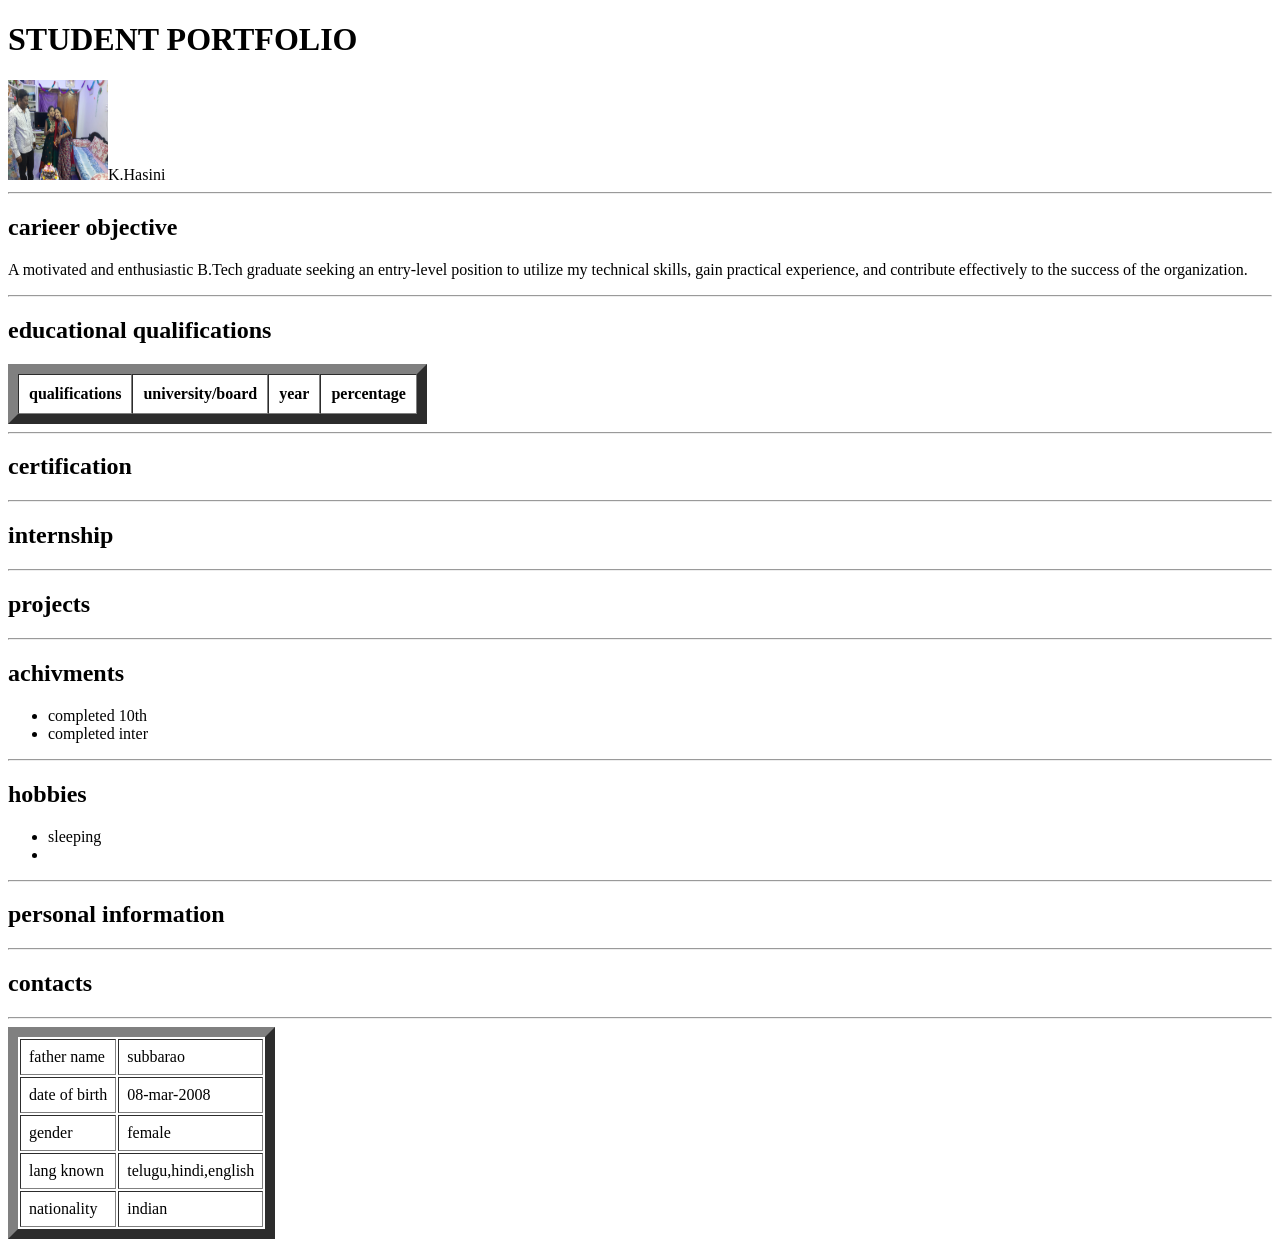
==== index.html @ 291dbb36 "first project commit" ====
<!DOCTYPE html>
<html>
    <head>
         <title>student portfolis</title>
    </head>
    <body>
        <h1>STUDENT PORTFOLIO</h1>

        <img src="images/ha.haas.jpg" alt="photo" width="100" height="100"
        
        <hr2>K.Hasini</hr2>
        <hr>
        <h2>carieer objective </h2>
        <p> A motivated and enthusiastic B.Tech graduate seeking an entry-level position to utilize my technical skills, gain practical experience, and contribute effectively to the success of the organization. </p>
        <hr>
        <h2>educational qualifications</h2>
        <table border="10"  cellpadding="10" cellspacing="0"> 
            <tr bgcolour="lightblue"> 
                <th>qualifications</th>

                <Th>university/board</Th>

                <th>year</th>

                <Th>percentage</Th>
            </tr>
        </table>
        <hr>
        <h2>certification</h2>

        <hr>
        <h2>internship</h2>
        <hr>
        <h2>projects</h2>
        <hr>
        <h2>achivments</h2>
        <ul>
            <li>completed 10th</li>
            <li>completed inter</li>
        </ul>
        <hr>
        <h2>hobbies</h2>
        <ul>
            <li>sleeping</li>
            <li></li>
        </ul>
        <hr>
        <h2>personal information</h2>
        <table border="10" cellpadding="8"
        <tr>
            <td>father name</td>
            <td>subbarao</td>
        </tr>
        <tr>
            <td>date of birth</td>
            <td>08-mar-2008</td>
        </tr>
        <tr>
            <td>gender</td>
            <td>female</td>
        </tr>
        <tr>
            <td>lang known</td>
            <td>telugu,hindi,english</td>
        </tr>
        <tr> 
            <td>nationality</td>
            <td>indian</td>
        </tr>
        <hr>
        <h2>contacts</h2>
        <hr>
    </body>
</html>
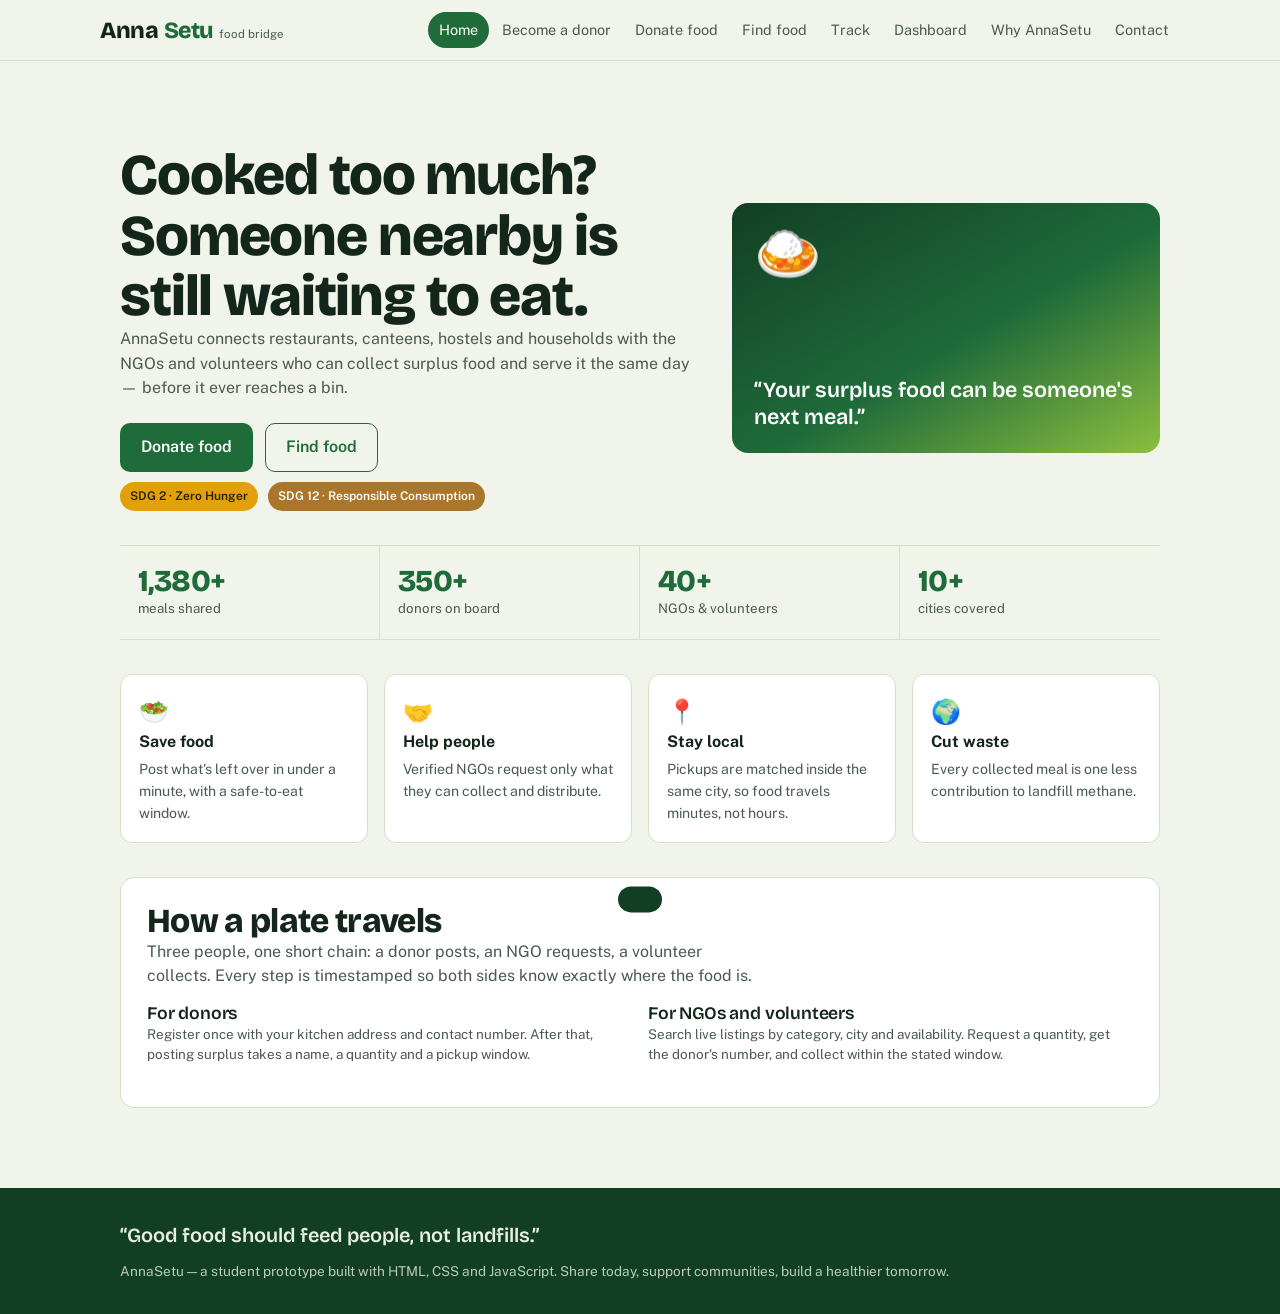
==== commit c2a4adbb: "Add files via upload" ====
--- a/index.html
+++ b/index.html
@@ -1,74 +1,297 @@
-<!DOCTYPE html>
-<html>
-    <head>
-         <title>student portfolis</title>
-    </head>
-    <body>
-        <h1>STUDENT PORTFOLIO</h1>
-
-        <img src="images/ha.haas.jpg" alt="photo" width="100" height="100"
-        
-        <hr2>K.Hasini</hr2>
-        <hr>
-        <h2>carieer objective </h2>
-        <p> A motivated and enthusiastic B.Tech graduate seeking an entry-level position to utilize my technical skills, gain practical experience, and contribute effectively to the success of the organization. </p>
-        <hr>
-        <h2>educational qualifications</h2>
-        <table border="10"  cellpadding="10" cellspacing="0"> 
-            <tr bgcolour="lightblue"> 
-                <th>qualifications</th>
-
-                <Th>university/board</Th>
-
-                <th>year</th>
-
-                <Th>percentage</Th>
-            </tr>
-        </table>
-        <hr>
-        <h2>certification</h2>
-
-        <hr>
-        <h2>internship</h2>
-        <hr>
-        <h2>projects</h2>
-        <hr>
-        <h2>achivments</h2>
-        <ul>
-            <li>completed 10th</li>
-            <li>completed inter</li>
-        </ul>
-        <hr>
-        <h2>hobbies</h2>
-        <ul>
-            <li>sleeping</li>
-            <li></li>
-        </ul>
-        <hr>
-        <h2>personal information</h2>
-        <table border="10" cellpadding="8"
-        <tr>
-            <td>father name</td>
-            <td>subbarao</td>
-        </tr>
-        <tr>
-            <td>date of birth</td>
-            <td>08-mar-2008</td>
-        </tr>
-        <tr>
-            <td>gender</td>
-            <td>female</td>
-        </tr>
-        <tr>
-            <td>lang known</td>
-            <td>telugu,hindi,english</td>
-        </tr>
-        <tr> 
-            <td>nationality</td>
-            <td>indian</td>
-        </tr>
-        <hr>
-        <h2>contacts</h2>
-        <hr>
-    </body>
-</html>+<!DOCTYPE html>
+<html lang="en">
+<head>
+<meta charset="utf-8">
+<meta name="viewport" content="width=device-width, initial-scale=1">
+<title>AnnaSetu — a bridge from surplus food to a full plate</title>
+<link rel="preconnect" href="https://fonts.googleapis.com">
+<link rel="preconnect" href="https://fonts.gstatic.com" crossorigin>
+<link href="https://fonts.googleapis.com/css2?family=Bricolage+Grotesque:opsz,wght@12..96,400;12..96,600;12..96,800&family=Public+Sans:ital,wght@0,400;0,500;0,700;1,400&display=swap" rel="stylesheet">
+<link rel="stylesheet" href="style.css">
+</head>
+<body>
+
+<header>
+  <div class="wrap bar">
+    <button class="brand" data-go="home" aria-label="AnnaSetu home">
+      Anna<span>Setu</span> <small>food bridge</small>
+    </button>
+    <nav id="nav" aria-label="Main">
+      <button data-go="home">Home</button>
+      <button data-go="register">Become a donor</button>
+      <button data-go="donate">Donate food</button>
+      <button data-go="find">Find food</button>
+      <button data-go="track">Track</button>
+      <button data-go="dashboard">Dashboard</button>
+      <button data-go="about">Why AnnaSetu</button>
+      <button data-go="contact">Contact</button>
+    </nav>
+  </div>
+</header>
+
+<main class="wrap">
+
+<!-- ===== 1. HOME ===== -->
+<section id="v-home" class="view on">
+  <div class="hero">
+    <div>
+      <h1>Cooked too much? Someone nearby is still waiting to eat.</h1>
+      <p class="lede">AnnaSetu connects restaurants, canteens, hostels and households with the NGOs and volunteers who can collect surplus food and serve it the same day — before it ever reaches a bin.</p>
+      <div class="cta">
+        <button class="btn" data-go="donate">Donate food</button>
+        <button class="btn ghost" data-go="find">Find food</button>
+      </div>
+      <div class="sdg">
+        <span class="g2">SDG 2 · Zero Hunger</span>
+        <span class="g12">SDG 12 · Responsible Consumption</span>
+      </div>
+    </div>
+    <div class="hero-art">
+      <div class="plate">🍛</div>
+      <q>Your surplus food can be someone's next meal.</q>
+    </div>
+  </div>
+
+  <div class="stats">
+    <div class="stat"><b class="stat-num" id="s-meals">1,200+</b><small>meals shared</small></div>
+    <div class="stat"><b class="stat-num" id="s-donors">350+</b><small>donors on board</small></div>
+    <div class="stat"><b class="stat-num">40+</b><small>NGOs &amp; volunteers</small></div>
+    <div class="stat"><b class="stat-num">10+</b><small>cities covered</small></div>
+  </div>
+
+  <div class="pillars">
+    <div class="pillar"><div class="ico">🥗</div><b>Save food</b><p>Post what's left over in under a minute, with a safe-to-eat window.</p></div>
+    <div class="pillar"><div class="ico">🤝</div><b>Help people</b><p>Verified NGOs request only what they can collect and distribute.</p></div>
+    <div class="pillar"><div class="ico">📍</div><b>Stay local</b><p>Pickups are matched inside the same city, so food travels minutes, not hours.</p></div>
+    <div class="pillar"><div class="ico">🌍</div><b>Cut waste</b><p>Every collected meal is one less contribution to landfill methane.</p></div>
+  </div>
+
+  <div class="panel">
+    <h2>How a plate travels</h2>
+    <p class="lede">Three people, one short chain: a donor posts, an NGO requests, a volunteer collects. Every step is timestamped so both sides know exactly where the food is.</p>
+    <div class="grid2">
+      <div><h3>For donors</h3><p class="meta">Register once with your kitchen address and contact number. After that, posting surplus takes a name, a quantity and a pickup window.</p></div>
+      <div><h3>For NGOs and volunteers</h3><p class="meta">Search live listings by category, city and availability. Request a quantity, get the donor's number, and collect within the stated window.</p></div>
+    </div>
+  </div>
+</section>
+
+<!-- ===== 2. DONOR REGISTRATION ===== -->
+<section id="v-register" class="view">
+  <h2>Register as a donor</h2>
+  <p class="lede">Join us to share surplus food and make a positive impact. Your details stay with the NGO that collects from you.</p>
+  <div class="panel" style="max-width:760px">
+    <form id="f-register" novalidate>
+      <div class="grid2">
+        <div class="field"><label for="r-name">Full name <i>*</i></label><input id="r-name" placeholder="Ravi Kumar"><div class="err">Enter your name (at least 3 letters).</div></div>
+        <div class="field"><label for="r-type">Donor type <i>*</i></label>
+          <select id="r-type"><option value="">Choose one</option><option>Restaurant</option><option>Canteen / Mess</option><option>Hostel</option><option>Event / Function hall</option><option>Household</option></select>
+          <div class="err">Select the kind of kitchen you run.</div></div>
+        <div class="field"><label for="r-phone">Phone number <i>*</i></label><input id="r-phone" inputmode="numeric" placeholder="9876543210"><div class="err">Enter a valid 10-digit Indian mobile number.</div></div>
+        <div class="field"><label for="r-email">Email <i>*</i></label><input id="r-email" type="email" placeholder="ravi@example.com"><div class="err">Enter a valid email address.</div></div>
+        <div class="field"><label for="r-city">City <i>*</i></label>
+          <select id="r-city"><option value="">Choose a city</option><option>Vijayawada</option><option>Guntur</option><option>Mangalagiri</option><option>Visakhapatnam</option><option>Markapur</option></select>
+          <div class="err">Pick the city you cook in.</div></div>
+        <div class="field"><label for="r-addr">Pickup address <i>*</i></label><input id="r-addr" placeholder="MG Road, Benz Circle"><div class="err">Add a street address volunteers can find.</div></div>
+      </div>
+      <div class="field" style="display:flex; gap:10px; align-items:flex-start">
+        <input type="checkbox" id="r-agree" style="width:auto; margin-top:4px">
+        <label for="r-agree" style="margin:0; font-weight:400">I confirm the food I share will be freshly prepared, safely stored, and described honestly.</label>
+      </div>
+      <div class="err" id="r-agree-err">Please confirm before registering.</div>
+      <button class="btn" type="submit">Register as donor</button>
+    </form>
+  </div>
+  <p class="meta" style="margin-top:14px">Registered donors so far in this session: <b id="donor-count">0</b></p>
+</section>
+
+<!-- ===== 3. DONATE FOOD ===== -->
+<section id="v-donate" class="view">
+  <h2>Donate surplus food</h2>
+  <p class="lede">Fill in the details of the food you want to donate. Be accurate about the consume-before time — it decides whether an NGO can safely collect it.</p>
+  <div class="cols">
+    <div class="panel">
+      <form id="f-donate" novalidate>
+        <div class="grid2">
+          <div class="field"><label for="d-name">Food name <i>*</i></label><input id="d-name" placeholder="Vegetable rice"><div class="err">Name the dish.</div></div>
+          <div class="field"><label for="d-cat">Category <i>*</i></label>
+            <select id="d-cat"><option value="">Choose</option><option>Vegetarian</option><option>Non-vegetarian</option><option>Bakery / Fruit</option><option>Packaged</option></select>
+            <div class="err">Choose a category.</div></div>
+          <div class="field"><label for="d-qty">Quantity (meals) <i>*</i></label><input id="d-qty" type="number" min="1" max="2000" placeholder="30"><div class="err">Enter a number between 1 and 2000.</div></div>
+          <div class="field"><label for="d-city">Pickup city <i>*</i></label>
+            <select id="d-city"><option value="">Choose</option><option>Vijayawada</option><option>Guntur</option><option>Mangalagiri</option><option>Visakhapatnam</option><option>Markapur</option></select>
+            <div class="err">Choose a city.</div></div>
+          <div class="field"><label for="d-prep">Prepared at <i>*</i></label><input id="d-prep" type="datetime-local"><div class="err">When was it cooked?</div></div>
+          <div class="field"><label for="d-before">Consume before <i>*</i></label><input id="d-before" type="datetime-local"><div class="err">Must be later than the prepared time.</div></div>
+        </div>
+        <div class="field"><label for="d-spot">Pickup point <i>*</i></label><input id="d-spot" placeholder="Benz Circle, Vijayawada"><div class="err">Where should volunteers come?</div></div>
+        <div class="field"><label for="d-phone">Contact number <i>*</i></label><input id="d-phone" inputmode="numeric" placeholder="9876543210"><div class="err">Enter a valid 10-digit mobile number.</div></div>
+        <div class="field"><label for="d-note">Anything else?</label><textarea id="d-note" placeholder="Freshly prepared. Kindly collect before 4 PM."></textarea></div>
+        <button class="btn" type="submit">Post this donation</button>
+      </form>
+    </div>
+    <div>
+      <div class="panel" style="margin-bottom:16px">
+        <h3>Before you post</h3>
+        <ul class="tips">
+          <li>Keep cooked food covered and below 5 °C or above 60 °C until pickup.</li>
+          <li>Post a realistic window — most NGOs need 90 minutes to reach you.</li>
+          <li>Count in meals, not vessels, so the NGO can plan distribution.</li>
+          <li>Never list food that has already been served at a table.</li>
+        </ul>
+      </div>
+      <div class="panel">
+        <h3>Your posted donations</h3>
+        <div id="my-donations" class="meta">Nothing posted yet in this session.</div>
+      </div>
+    </div>
+  </div>
+</section>
+
+<!-- ===== 4. FIND FOOD ===== -->
+<section id="v-find" class="view">
+  <h2>Find available food</h2>
+  <p class="lede">Search live listings from donors near you, then request the quantity your team can actually collect today.</p>
+  <div class="filters">
+    <input id="q" placeholder="Search by dish — rice, idly, fruits…" aria-label="Search food">
+    <select id="f-cat" aria-label="Filter by category"><option value="">All categories</option><option>Vegetarian</option><option>Non-vegetarian</option><option>Bakery / Fruit</option><option>Packaged</option></select>
+    <select id="f-city" aria-label="Filter by city"><option value="">All cities</option><option>Vijayawada</option><option>Guntur</option><option>Mangalagiri</option><option>Visakhapatnam</option><option>Markapur</option></select>
+    <select id="f-status" aria-label="Filter by status"><option value="">Any status</option><option>Available</option><option>Requested</option></select>
+  </div>
+  <div id="results" class="list"></div>
+</section>
+
+<!-- ===== 6. TRACK ===== -->
+<section id="v-track" class="view">
+  <h2>Track a donation</h2>
+  <p class="lede">Enter the reference you received when posting or requesting food — for example <b>AS-1001</b> — to see where it has reached.</p>
+  <div class="panel" style="max-width:420px; margin-bottom:20px">
+    <div class="field" style="margin:0">
+      <label for="t-id">Reference number</label>
+      <div style="display:flex; gap:10px">
+        <input id="t-id" placeholder="AS-1001">
+        <button class="btn" id="t-go" type="button">Track</button>
+      </div>
+      <div class="err" id="t-err">No donation found with that reference.</div>
+    </div>
+  </div>
+  <div id="track-out"></div>
+</section>
+
+<!-- ===== 7. DASHBOARD ===== -->
+<section id="v-dashboard" class="view">
+  <h2>Dashboard</h2>
+  <p class="lede">A live view of what has been posted, claimed and served through AnnaSetu in this session.</p>
+  <div class="kpis">
+    <div class="kpi"><b id="k-total" style="color:var(--leaf)">0</b><small>listings posted</small></div>
+    <div class="kpi"><b id="k-avail" style="color:var(--sky)">0</b><small>still available</small></div>
+    <div class="kpi"><b id="k-req" style="color:var(--turmeric)">0</b><small>requested</small></div>
+    <div class="kpi"><b id="k-dist" style="color:var(--clay)">0</b><small>distributed</small></div>
+  </div>
+  <div class="cols">
+    <div class="panel">
+      <h3>Meals by stage</h3>
+      <div class="chart-wrap"><svg id="chart" viewBox="0 0 440 240" role="img" aria-label="Bar chart of meals by stage"></svg></div>
+    </div>
+    <div>
+      <div class="panel" style="margin-bottom:16px">
+        <h3>Total meals shared</h3>
+        <b class="stat-num" id="k-meals" style="font-size:2.6rem">0</b>
+        <p class="meta" style="margin:0">Counted from every listing posted on the platform.</p>
+      </div>
+      <div class="panel">
+        <h3>Estimated beneficiaries</h3>
+        <b class="stat-num" id="k-people" style="font-size:2.6rem; color:var(--sky)">0</b>
+        <p class="meta" style="margin:0">Based on collected and distributed meals reaching one person each.</p>
+      </div>
+    </div>
+  </div>
+</section>
+
+<!-- ===== 8. ABOUT ===== -->
+<section id="v-about" class="view">
+  <h2>Why AnnaSetu exists</h2>
+  <p class="lede">India wastes roughly a third of the food it prepares while millions go to bed hungry. The gap is rarely supply — it is the missing few kilometres and the missing few hours between a full vessel and an empty plate. AnnaSetu is that bridge.</p>
+  <div class="pillars">
+    <div class="pillar"><div class="ico">♻️</div><b>Reduce waste</b><p>Surplus is redirected while it is still safe to eat.</p></div>
+    <div class="pillar"><div class="ico">🍽️</div><b>Feed people</b><p>NGOs get a predictable, same-day source of meals.</p></div>
+    <div class="pillar"><div class="ico">🏘️</div><b>Support communities</b><p>Local donors and local volunteers, matched by city.</p></div>
+    <div class="pillar"><div class="ico">🌱</div><b>Protect the planet</b><p>Less landfill, less methane, less wasted water and fuel.</p></div>
+  </div>
+  <div class="cols">
+    <div class="panel">
+      <h3>Small habits that cut waste</h3>
+      <ul class="tips">
+        <li>Plan meals and portion counts before you cook for a crowd.</li>
+        <li>Store cooked food properly the moment service ends.</li>
+        <li>Share surplus the same day instead of refrigerating it twice.</li>
+        <li>Donate first, discard only as a last resort.</li>
+      </ul>
+    </div>
+    <div class="panel">
+      <h3>Who uses the platform</h3>
+      <p class="meta">Restaurants and cloud kitchens after a slow evening. College messes and hostels during holidays. Function halls after weddings. Households after a festival. On the other side: registered NGOs, shelter homes and volunteer groups who can collect and distribute within hours.</p>
+      <p class="meta" style="margin:0">Small actions add up. Share food, spread hope.</p>
+    </div>
+  </div>
+</section>
+
+<!-- ===== 9. CONTACT ===== -->
+<section id="v-contact" class="view">
+  <h2>Contact us</h2>
+  <p class="lede">Questions, partnership requests or a bug you spotted — we read everything.</p>
+  <div class="cols">
+    <div class="panel">
+      <form id="f-contact" novalidate>
+        <div class="field"><label for="c-name">Name <i>*</i></label><input id="c-name" placeholder="Anita"><div class="err">Tell us your name.</div></div>
+        <div class="field"><label for="c-email">Email <i>*</i></label><input id="c-email" type="email" placeholder="anita@example.com"><div class="err">Enter a valid email address.</div></div>
+        <div class="field"><label for="c-msg">Message <i>*</i></label><textarea id="c-msg" placeholder="Great initiative! Keep going."></textarea><div class="err">Write at least 10 characters.</div></div>
+        <button class="btn" type="submit">Send message</button>
+      </form>
+    </div>
+    <div class="panel">
+      <h3>Get in touch</h3>
+      <div class="contact-line">✉️ hello@annasetu.example.com</div>
+      <div class="contact-line">📞 +91 91234 56789</div>
+      <div class="contact-line">📍 Benz Circle, Vijayawada, Andhra Pradesh</div>
+      <p class="meta" style="margin-top:16px">Volunteer pickups run 9 AM – 9 PM, every day of the week. For urgent surplus after hours, call instead of writing.</p>
+    </div>
+  </div>
+</section>
+
+</main>
+
+<!-- request modal -->
+<div class="modal" id="modal" role="dialog" aria-modal="true" aria-labelledby="m-title">
+  <div class="panel">
+    <h2 id="m-title">Request food</h2>
+    <p class="lede" id="m-sub"></p>
+    <form id="f-request" novalidate>
+      <div class="grid2">
+        <div class="field"><label for="m-name">Your name <i>*</i></label><input id="m-name" placeholder="Suresh"><div class="err">Enter your name.</div></div>
+        <div class="field"><label for="m-org">Organisation <i>*</i></label><input id="m-org" placeholder="Helping Hands NGO"><div class="err">Enter your NGO or group name.</div></div>
+        <div class="field"><label for="m-phone">Phone number <i>*</i></label><input id="m-phone" inputmode="numeric" placeholder="9123456780"><div class="err">Enter a valid 10-digit mobile number.</div></div>
+        <div class="field"><label for="m-qty">Quantity needed <i>*</i></label><input id="m-qty" type="number" min="1" placeholder="30"><div class="err" id="m-qty-err">Enter a quantity within what the donor listed.</div></div>
+      </div>
+      <div class="field"><label for="m-when">Pickup date &amp; time <i>*</i></label><input id="m-when" type="datetime-local"><div class="err">Choose when you will collect.</div></div>
+      <div class="field"><label for="m-purpose">Purpose <i>*</i></label><textarea id="m-purpose" placeholder="Distribution to homeless people in Vijayawada."></textarea><div class="err">Tell the donor where this food will go.</div></div>
+      <div style="display:flex; gap:10px">
+        <button class="btn" type="submit">Submit request</button>
+        <button class="btn ghost" type="button" id="m-cancel">Cancel</button>
+      </div>
+    </form>
+  </div>
+</div>
+
+<div class="toast" id="toast" role="status" aria-live="polite"></div>
+
+<footer>
+  <div class="wrap">
+    <q>Good food should feed people, not landfills.</q>
+    <p>AnnaSetu — a student prototype built with HTML, CSS and JavaScript. Share today, support communities, build a healthier tomorrow.</p>
+  </div>
+</footer>
+
+<script src="script.js"></script>
+</body>
+</html>
--- a/style.css
+++ b/style.css
@@ -0,0 +1,191 @@
+:root{
+  --paper:#F1F4EA;
+  --card:#FFFFFF;
+  --ink:#14261C;
+  --ink-soft:#4A5A50;
+  --line:#D6DECC;
+  --leaf:#1F6B3A;
+  --leaf-deep:#123F23;
+  --lime:#8CBF3F;
+  --turmeric:#E3A008;
+  --clay:#B5452F;
+  --sky:#2E6F8E;
+  --shadow:0 1px 0 var(--line);
+  --r:10px;
+}
+@media (prefers-color-scheme: dark){
+  :root:not([data-theme="light"]){
+    --paper:#101711;
+    --card:#18211A;
+    --ink:#E8EFE4;
+    --ink-soft:#A3B3A6;
+    --line:#2C3A2F;
+    --leaf:#5FA86F;
+    --leaf-deep:#8CBF3F;
+    --lime:#8CBF3F;
+    --turmeric:#E8B341;
+    --clay:#D9765F;
+    --sky:#72B0CB;
+  }
+}
+:root[data-theme="dark"]{
+  --paper:#101711; --card:#18211A; --ink:#E8EFE4; --ink-soft:#A3B3A6;
+  --line:#2C3A2F; --leaf:#5FA86F; --leaf-deep:#8CBF3F; --lime:#8CBF3F;
+  --turmeric:#E8B341; --clay:#D9765F; --sky:#72B0CB;
+}
+*{box-sizing:border-box}
+html{scroll-behavior:smooth}
+body{
+  margin:0; background:var(--paper); color:var(--ink);
+  font-family:"Public Sans", "Segoe UI", Helvetica, Arial, sans-serif;
+  font-size:16px; line-height:1.55; -webkit-font-smoothing:antialiased;
+}
+h1,h2,h3,.brand,.stat-num{font-family:"Bricolage Grotesque","Public Sans",sans-serif; font-weight:800; letter-spacing:-.02em; line-height:1.05; margin:0}
+h1{font-size:clamp(2.2rem,6vw,3.6rem)}
+h2{font-size:clamp(1.5rem,3.4vw,2.1rem)}
+h3{font-size:1.1rem; font-weight:600; letter-spacing:-.01em}
+p{margin:0 0 1rem}
+a{color:var(--leaf)}
+:focus-visible{outline:3px solid var(--turmeric); outline-offset:2px; border-radius:4px}
+.wrap{max-width:1080px; margin:0 auto; padding:0 20px}
+
+/* ---------- header ---------- */
+header{position:sticky; top:0; z-index:40; background:var(--paper); border-bottom:1px solid var(--line)}
+.bar{display:flex; align-items:center; gap:18px; padding:12px 0; flex-wrap:wrap}
+.brand{font-size:1.45rem; display:flex; align-items:baseline; gap:.35rem; cursor:pointer; background:none; border:0; color:var(--ink); padding:0}
+.brand span{color:var(--leaf)}
+.brand small{font-family:"Public Sans",sans-serif; font-weight:400; font-size:.72rem; color:var(--ink-soft); letter-spacing:0}
+nav{display:flex; gap:2px; flex-wrap:wrap; margin-left:auto}
+nav button{
+  font:inherit; font-size:.9rem; background:none; border:0; color:var(--ink-soft);
+  padding:7px 11px; border-radius:99px; cursor:pointer;
+}
+nav button:hover{color:var(--ink); background:rgba(31,107,58,.09)}
+nav button[aria-current="page"]{background:var(--leaf); color:#fff}
+
+/* ---------- buttons / forms ---------- */
+.btn{
+  font:inherit; font-weight:600; cursor:pointer; border:1px solid transparent;
+  border-radius:var(--r); padding:11px 20px; background:var(--leaf); color:#fff;
+}
+.btn:hover{background:var(--leaf-deep)}
+:root[data-theme="dark"] .btn:hover, :root:not([data-theme="light"]) .btn:hover{color:#0e1510}
+.btn.ghost{background:transparent; color:var(--leaf); border-color:var(--leaf)}
+.btn.ghost:hover{background:rgba(31,107,58,.1); color:var(--leaf)}
+.btn.small{padding:6px 14px; font-size:.85rem; border-radius:99px}
+.btn:disabled{opacity:.5; cursor:not-allowed}
+label{display:block; font-size:.82rem; font-weight:600; color:var(--ink-soft); margin-bottom:5px}
+label i{color:var(--clay); font-style:normal}
+input,select,textarea{
+  font:inherit; width:100%; padding:10px 12px; border:1px solid var(--line);
+  border-radius:8px; background:var(--card); color:var(--ink);
+}
+textarea{min-height:82px; resize:vertical}
+.grid2{display:grid; grid-template-columns:1fr 1fr; gap:16px}
+.field{margin-bottom:16px}
+.err{color:var(--clay); font-size:.78rem; margin-top:4px; display:none}
+.field.bad input,.field.bad select,.field.bad textarea{border-color:var(--clay)}
+.field.bad .err{display:block}
+
+.panel{background:var(--card); border:1px solid var(--line); border-radius:14px; padding:26px}
+.view{display:none; padding:38px 0 60px}
+.view.on{display:block}
+.lede{color:var(--ink-soft); max-width:62ch}
+
+/* ---------- home ---------- */
+.hero{display:grid; grid-template-columns:1.15fr .85fr; gap:34px; align-items:center; padding:46px 0 34px}
+.hero-art{
+  border-radius:16px; padding:22px; color:#fff; min-height:250px;
+  background:linear-gradient(150deg,var(--leaf-deep),var(--leaf) 55%,var(--lime));
+  display:flex; flex-direction:column; justify-content:space-between;
+}
+.hero-art q{font-family:"Bricolage Grotesque",sans-serif; font-size:1.35rem; font-weight:600; line-height:1.25}
+.plate{font-size:3.4rem; line-height:1}
+.hero .cta{display:flex; gap:12px; flex-wrap:wrap; margin-top:22px}
+.stats{display:grid; grid-template-columns:repeat(4,1fr); gap:0; border-top:1px solid var(--line); border-bottom:1px solid var(--line)}
+.stat{padding:20px 18px; border-right:1px solid var(--line)}
+.stat:last-child{border-right:0}
+.stat-num{font-size:1.9rem; color:var(--leaf)}
+.stat small{display:block; color:var(--ink-soft); font-size:.83rem}
+.pillars{display:grid; grid-template-columns:repeat(4,1fr); gap:16px; margin:34px 0}
+.pillar{background:var(--card); border:1px solid var(--line); border-radius:12px; padding:18px}
+.pillar b{display:block; margin-bottom:4px}
+.pillar p{font-size:.88rem; color:var(--ink-soft); margin:0}
+.ico{font-size:1.5rem}
+.sdg{display:flex; gap:10px; flex-wrap:wrap; margin-top:10px}
+.sdg span{font-size:.75rem; font-weight:600; padding:5px 10px; border-radius:99px; color:#fff}
+.sdg .g2{background:var(--turmeric); color:#26210b}
+.sdg .g12{background:#A9762C}
+
+/* ---------- listings ---------- */
+.filters{display:grid; grid-template-columns:2fr 1fr 1fr 1fr; gap:12px; margin-bottom:22px}
+.list{display:grid; gap:12px}
+.item{
+  display:grid; grid-template-columns:64px 1fr auto; gap:16px; align-items:center;
+  background:var(--card); border:1px solid var(--line); border-left:4px solid var(--leaf);
+  border-radius:12px; padding:14px 16px;
+}
+.item.taken{border-left-color:var(--turmeric)}
+.thumb{font-size:2rem; text-align:center}
+.meta{font-size:.84rem; color:var(--ink-soft)}
+.tag{font-size:.72rem; font-weight:700; padding:3px 9px; border-radius:99px; background:rgba(31,107,58,.12); color:var(--leaf)}
+.tag.req{background:rgba(181,69,47,.14); color:var(--clay)}
+.tag.veg{background:rgba(140,191,63,.2); color:var(--leaf-deep)}
+.right{display:flex; flex-direction:column; align-items:flex-end; gap:8px}
+.empty{padding:34px; text-align:center; color:var(--ink-soft); border:1px dashed var(--line); border-radius:12px}
+
+/* ---------- tracking ---------- */
+.steps{list-style:none; padding:0; margin:0}
+.steps li{display:grid; grid-template-columns:30px 1fr; gap:14px; padding-bottom:22px; position:relative}
+.steps li::before{content:""; position:absolute; left:14px; top:28px; bottom:0; width:2px; background:var(--line)}
+.steps li:last-child{padding-bottom:0}
+.steps li:last-child::before{display:none}
+.dot{width:28px; height:28px; border-radius:50%; border:2px solid var(--line); display:grid; place-items:center; font-size:.8rem; color:var(--ink-soft); background:var(--card)}
+.done .dot{background:var(--leaf); border-color:var(--leaf); color:#fff}
+.now .dot{border-color:var(--turmeric); color:var(--turmeric); font-weight:700}
+.steps b{display:block}
+.steps span{font-size:.82rem; color:var(--ink-soft)}
+
+/* ---------- dashboard ---------- */
+.kpis{display:grid; grid-template-columns:repeat(4,1fr); gap:14px; margin-bottom:22px}
+.kpi{background:var(--card); border:1px solid var(--line); border-radius:12px; padding:16px; text-align:center}
+.kpi b{font-family:"Bricolage Grotesque",sans-serif; font-size:2rem; display:block; line-height:1.1}
+.kpi small{color:var(--ink-soft); font-size:.8rem}
+.chart-wrap{overflow-x:auto}
+svg{max-width:100%; height:auto}
+
+/* ---------- about / contact ---------- */
+.cols{display:grid; grid-template-columns:1fr 1fr; gap:24px}
+.tips{list-style:none; padding:0; margin:0}
+.tips li{padding:8px 0 8px 26px; position:relative; border-bottom:1px solid var(--line)}
+.tips li::before{content:"✓"; position:absolute; left:0; color:var(--leaf); font-weight:700}
+.tips li:last-child{border-bottom:0}
+.contact-line{display:flex; gap:10px; padding:8px 0; font-size:.92rem; color:var(--ink-soft)}
+
+/* ---------- modal + toast ---------- */
+.modal{position:fixed; inset:0; background:rgba(10,20,14,.55); display:none; place-items:center; padding:20px; z-index:60}
+.modal.on{display:grid}
+.modal .panel{max-width:520px; width:100%; max-height:88vh; overflow:auto}
+.toast{
+  position:fixed; left:50%; bottom:24px; transform:translateX(-50%) translateY(140%);
+  background:var(--leaf-deep); color:#fff; padding:13px 22px; border-radius:99px;
+  font-weight:600; z-index:80; transition:transform .28s ease; max-width:90vw;
+}
+.toast.on{transform:translateX(-50%) translateY(0)}
+@media (prefers-reduced-motion: reduce){.toast{transition:none} html{scroll-behavior:auto}}
+
+footer{background:var(--leaf-deep); color:#E8EFE4; padding:32px 0; margin-top:20px}
+footer q{font-family:"Bricolage Grotesque",sans-serif; font-size:1.25rem; font-weight:600}
+footer p{color:#B9CDBE; font-size:.85rem; margin:10px 0 0}
+
+@media (max-width:860px){
+  .hero,.cols,.grid2{grid-template-columns:1fr}
+  .pillars,.kpis{grid-template-columns:1fr 1fr}
+  .stats{grid-template-columns:1fr 1fr}
+  .stat:nth-child(2){border-right:0}
+  .stat:nth-child(1),.stat:nth-child(2){border-bottom:1px solid var(--line)}
+  .filters{grid-template-columns:1fr 1fr}
+  .item{grid-template-columns:44px 1fr; }
+  .right{grid-column:1/-1; flex-direction:row; align-items:center; justify-content:space-between}
+  nav{margin-left:0; width:100%; overflow-x:auto}
+}
